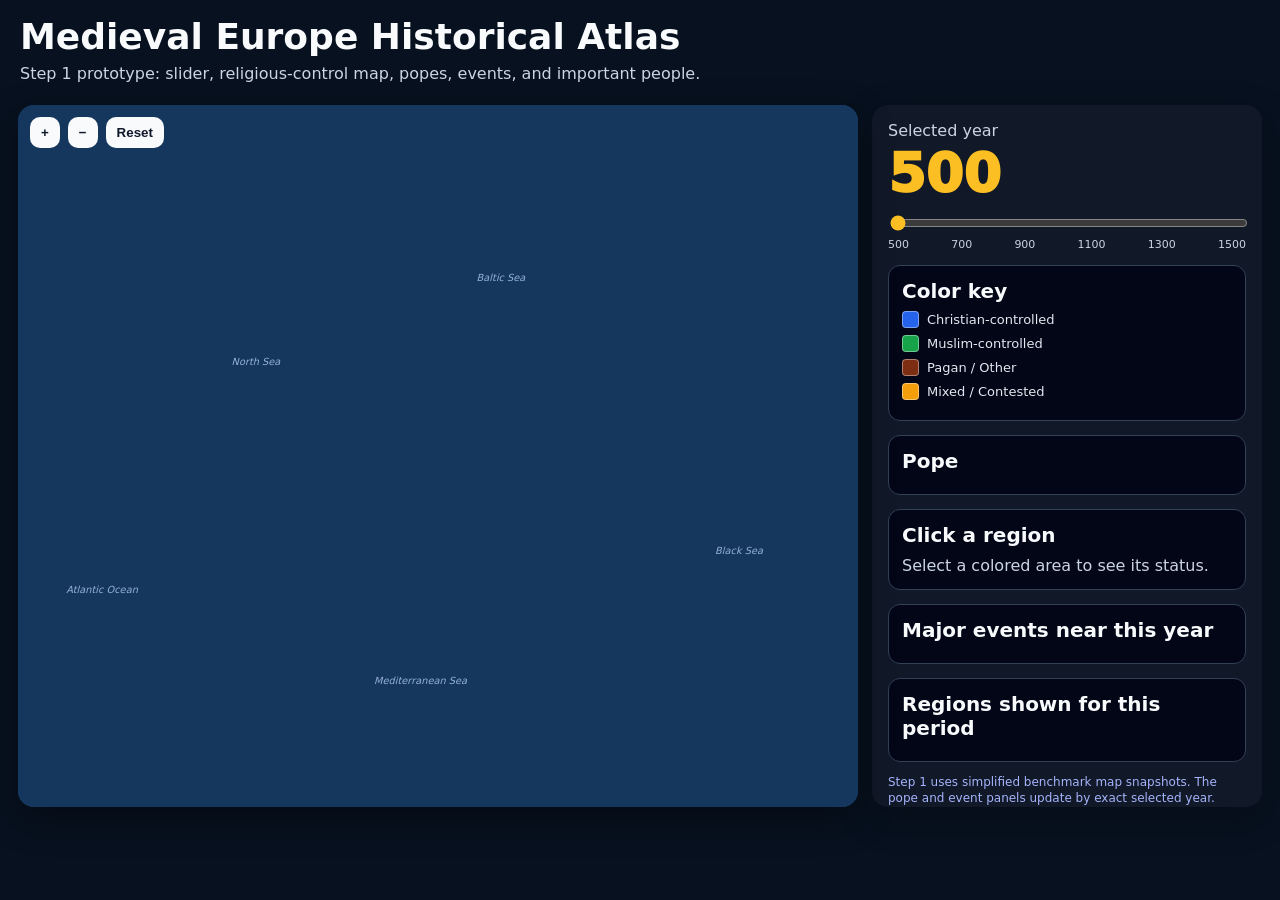
==== index.html @ 504070b3 "Add files via upload" ====
<!doctype html>
<html lang="en">
<head>
  <meta charset="utf-8">
  <title>Medieval Europe Historical Atlas</title>
  <meta name="viewport" content="width=device-width, initial-scale=1">
  <link rel="stylesheet" href="styles.css">
</head>
<body>
<header>
  <h1>Medieval Europe Historical Atlas</h1>
  <p>Step 1 prototype: slider, religious-control map, popes, events, and important people.</p>
</header>

<div class="app">
  <main class="mapBox">
    <div class="controls">
      <button id="zoomIn">+</button>
      <button id="zoomOut">−</button>
      <button id="reset">Reset</button>
    </div>
    <div id="tooltip" class="tooltip"></div>

    <svg id="svg" viewBox="0 0 1200 760">
      <g id="viewport">
        <rect x="-2000" y="-2000" width="5000" height="5000" fill="#15365d"></rect>
        <path class="land" id="landPath"></path>
        <text class="sea" x="120" y="575">Atlantic Ocean</text>
        <text class="sea" x="575" y="705">Mediterranean Sea</text>
        <text class="sea" x="1030" y="520">Black Sea</text>
        <text class="sea" x="340" y="250">North Sea</text>
        <text class="sea" x="690" y="130">Baltic Sea</text>
        <g id="realms"></g>
        <g id="labels"></g>
      </g>
    </svg>
  </main>

  <aside class="panel">
    <div class="smallTitle">Selected year</div>
    <div id="year" class="year">500</div>

    <input id="slider" type="range" min="500" max="1500" step="1" value="500">
    <div class="ticks">
      <span>500</span><span>700</span><span>900</span><span>1100</span><span>1300</span><span>1500</span>
    </div>

    <section class="card">
      <h2>Color key</h2>
      <div class="legendItem"><span class="swatch christian"></span><span>Christian-controlled</span></div>
      <div class="legendItem"><span class="swatch muslim"></span><span>Muslim-controlled</span></div>
      <div class="legendItem"><span class="swatch other"></span><span>Pagan / Other</span></div>
      <div class="legendItem"><span class="swatch mixed"></span><span>Mixed / Contested</span></div>
    </section>

    <section class="card">
      <h2>Pope</h2>
      <p id="popeText"></p>
    </section>

    <section class="card" id="regionInfo">
      <h2>Click a region</h2>
      <p>Select a colored area to see its status.</p>
    </section>

    <section class="card">
      <h2>Major events near this year</h2>
      <div id="eventList" class="eventList"></div>
    </section>

    <section class="card">
      <h2>Regions shown for this period</h2>
      <div id="regionList" class="regionList"></div>
    </section>

    <p class="note">
      Step 1 uses simplified benchmark map snapshots. The pope and event panels update by exact selected year.
      Next steps will add more accurate borders, kings, battles, search, and filters.
    </p>
  </aside>
</div>

<script src="data/mapSnapshots.js"></script>
<script src="data/popes.js"></script>
<script src="data/events.js"></script>
<script src="app.js"></script>
</body>
</html>
---- styles.css ----
:root{
  --bg:#07111f; --panel:#111827; --text:#f8fafc; --muted:#cbd5e1;
  --sea:#15365d; --land:#273d35; --accent:#fbbf24;
  --christian:#2563eb; --muslim:#16a34a; --other:#7c2d12; --mixed:#f59e0b;
}
*{box-sizing:border-box}
body{margin:0;font-family:system-ui,-apple-system,BlinkMacSystemFont,"Segoe UI",sans-serif;background:var(--bg);color:var(--text)}
header{padding:16px 20px 8px}
h1{margin:0 0 6px;font-size:clamp(24px,3vw,36px)}
p{color:var(--muted);margin:0;line-height:1.35}
.app{display:grid;grid-template-columns:1fr 390px;gap:14px;padding:12px 18px 18px}
.mapBox{position:relative;background:#10233f;border-radius:16px;overflow:hidden;min-height:660px;box-shadow:0 12px 35px rgba(0,0,0,.35)}
svg{width:100%;height:78vh;min-height:660px;display:block;cursor:grab;touch-action:none;background:var(--sea)}
svg:active{cursor:grabbing}
.land{fill:var(--land);stroke:#8ca1a7;stroke-width:.8}
.realm{stroke:#020617;stroke-width:2.2;opacity:.88;cursor:pointer}
.realm:hover{opacity:1;stroke-width:3.5}
.label{fill:white;font-weight:900;font-size:14px;text-anchor:middle;pointer-events:none;paint-order:stroke;stroke:#020617;stroke-width:4px;stroke-linejoin:round}
.categoryLabel{fill:white;font-weight:850;font-size:10.5px;text-anchor:middle;pointer-events:none;paint-order:stroke;stroke:#020617;stroke-width:3px}
.sea{fill:#bfdbfe;font-style:italic;font-size:14px;opacity:.75;text-anchor:middle}
.panel{background:var(--panel);border-radius:16px;padding:16px;box-shadow:0 12px 35px rgba(0,0,0,.25);overflow:auto;max-height:78vh}
.smallTitle{color:var(--muted)}
.year{font-size:54px;color:var(--accent);font-weight:950;margin:2px 0 8px}
input[type=range]{width:100%;accent-color:var(--accent)}
.ticks{display:flex;justify-content:space-between;color:var(--muted);font-size:11px;margin-top:3px}
.card{background:#020617;border:1px solid #334155;border-radius:12px;padding:13px;margin-top:14px}
.card h2{margin:0 0 8px;font-size:20px}
.legendItem,.regionItem{display:flex;align-items:center;gap:8px;margin:7px 0;color:#e2e8f0;font-size:13px}
.swatch{width:17px;height:17px;border-radius:4px;border:1px solid rgba(255,255,255,.4);flex:0 0 auto}
.christian{background:var(--christian)} .muslim{background:var(--muslim)} .other{background:var(--other)} .mixed{background:var(--mixed)}
.badge{font-size:10.5px;font-weight:850;border-radius:999px;padding:3px 7px;margin-left:auto;color:white;white-space:nowrap}
.regionList,.eventList{max-height:280px;overflow:auto}
.event{padding:9px 0;border-top:1px solid #1f2937}
.event:first-child{border-top:0}
.eventTitle{font-weight:850;color:white;margin-bottom:3px}
.people{font-size:12px;color:#fde68a;margin-top:4px}
.controls{position:absolute;left:12px;top:12px;display:flex;gap:8px;z-index:4}
button{border:0;border-radius:10px;padding:8px 11px;font-weight:900;background:#f8fafc;color:#0f172a;cursor:pointer}
.tooltip{position:absolute;pointer-events:none;display:none;background:#020617;border:1px solid #64748b;border-radius:8px;padding:7px 9px;font-size:13px;z-index:10;transform:translate(-50%,-125%);white-space:nowrap}
.note{margin-top:12px;font-size:12px;color:#a5b4fc}
@media(max-width:980px){.app{grid-template-columns:1fr}.panel{max-height:none}svg{height:64vh}}
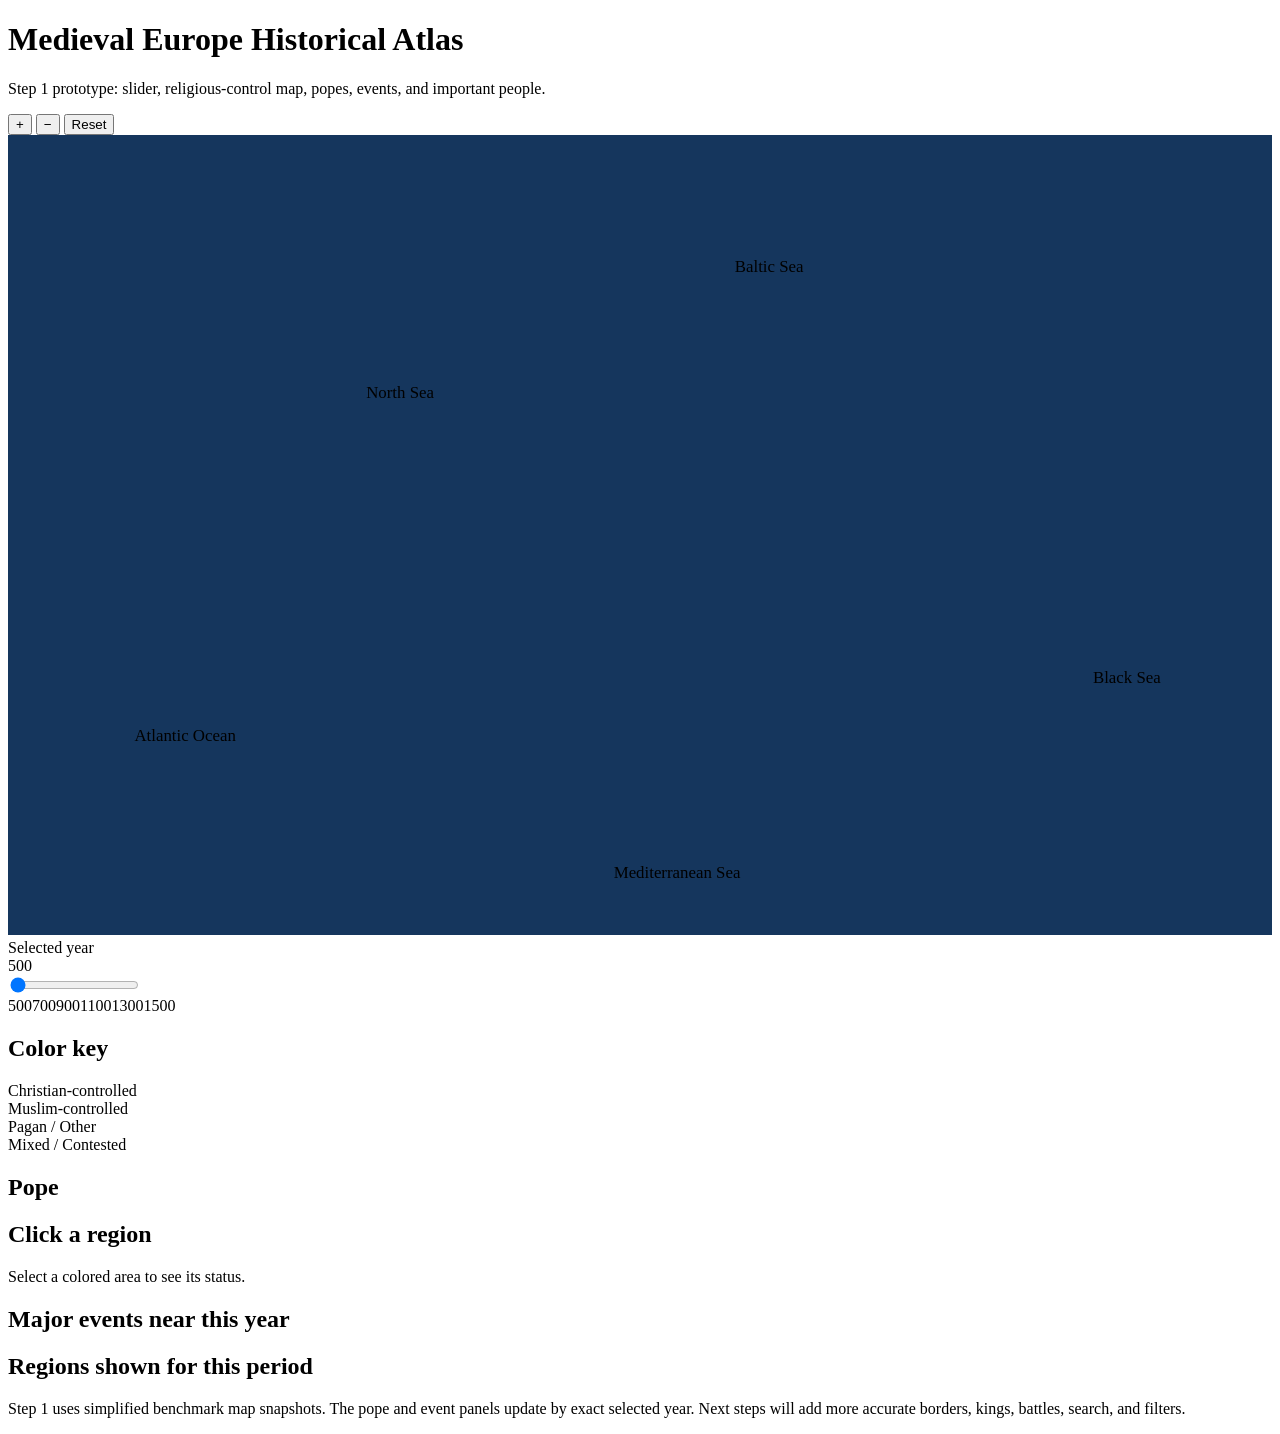
==== commit 9739b854: "Initialize clean V2 structure" ====
--- a/index.html
+++ b/index.html
@@ -4,7 +4,7 @@
   <meta charset="utf-8">
   <title>Medieval Europe Historical Atlas</title>
   <meta name="viewport" content="width=device-width, initial-scale=1">
-  <link rel="stylesheet" href="styles.css">
+  <link rel="stylesheet" href="css/styles.css">
 </head>
 <body>
 <header>
@@ -83,6 +83,6 @@
 <script src="data/mapSnapshots.js"></script>
 <script src="data/popes.js"></script>
 <script src="data/events.js"></script>
-<script src="app.js"></script>
+<script src="js/app.js"></script>
 </body>
 </html>
